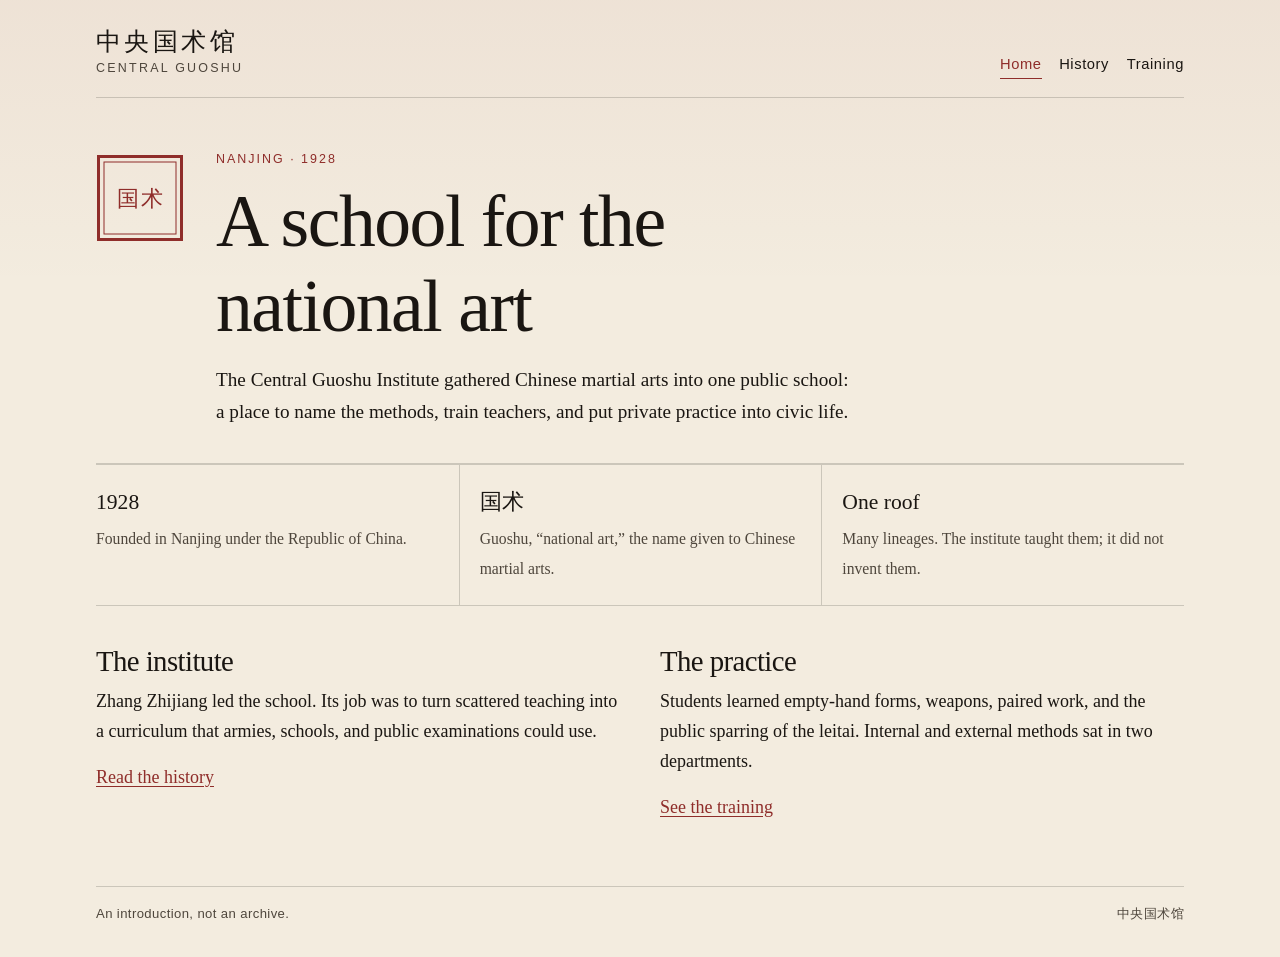
==== index.html @ 8dabe0dc "Init" ====
<!DOCTYPE html>
<html lang="en">
  <head>
    <meta charset="utf-8" />
    <meta name="viewport" content="width=device-width, initial-scale=1" />
    <title>Central Guoshu</title>
    <meta
      name="description"
      content="A short introduction to the Central Guoshu Institute, the martial-arts school founded in Nanjing in 1928."
    />
    <link rel="stylesheet" href="css/styles.css" />
  </head>
  <body>
    <a class="skip" href="#content">Skip to content</a>
    <header class="mast">
      <a class="mark" href="index.html">
        <span class="mark-zh" lang="zh-Hans">中央国术馆</span>
        <span class="mark-en">Central Guoshu</span>
      </a>
      <nav aria-label="Primary">
        <a href="index.html" aria-current="page">Home</a>
        <a href="history.html">History</a>
        <a href="training.html">Training</a>
      </nav>
    </header>

    <main id="content">
      <section class="hero">
        <svg class="seal" viewBox="0 0 88 88" aria-hidden="true">
          <rect x="2.5" y="2.5" width="83" height="83" fill="none" stroke="currentColor" stroke-width="3" />
          <rect x="8" y="8" width="72" height="72" fill="none" stroke="currentColor" stroke-width="1" />
          <text x="32" y="52" text-anchor="middle">国</text>
          <text x="56" y="52" text-anchor="middle">术</text>
        </svg>
        <div>
          <p class="kicker">Nanjing · 1928</p>
          <h1>A school for the national art</h1>
          <p class="lede" id="lede">
            The Central Guoshu Institute gathered Chinese martial arts into one public school:
            a place to name the methods, train teachers, and put private practice into civic life.
          </p>
        </div>
      </section>

      <ul class="facts">
        <li>
          <strong>1928</strong>
          <span>Founded in Nanjing under the Republic of China.</span>
        </li>
        <li>
          <strong lang="zh-Hans">国术</strong>
          <span>Guoshu, “national art,” the name given to Chinese martial arts.</span>
        </li>
        <li>
          <strong>One roof</strong>
          <span>Many lineages. The institute taught them; it did not invent them.</span>
        </li>
      </ul>

      <section class="split">
        <article>
          <h2>The institute</h2>
          <p>
            Zhang Zhijiang led the school. Its job was to turn scattered teaching
            into a curriculum that armies, schools, and public examinations could use.
          </p>
          <a class="text-link" href="history.html">Read the history</a>
        </article>
        <article>
          <h2>The practice</h2>
          <p>
            Students learned empty-hand forms, weapons, paired work, and the public
            sparring of the leitai. Internal and external methods sat in two departments.
          </p>
          <a class="text-link" href="training.html">See the training</a>
        </article>
      </section>
    </main>

    <footer class="site-footer">
      <span>An introduction, not an archive.</span>
      <span lang="zh-Hans">中央国术馆</span>
    </footer>
  </body>
</html>
---- css/styles.css ----
/* Visual tokens. Change these first if you want a different palette. */
:root {
  --paper: #f3ecdf;
  --paper-deep: #e6d9c4;
  --ink: #1a1612;
  --ink-soft: #4e463c;
  --cinnabar: #8f2d2a;
  --line: rgba(26, 22, 18, 0.18);
  --measure: 40rem;
  --wide: 68rem;
}

*,
*::before,
*::after {
  box-sizing: border-box;
}

html {
  scroll-behavior: smooth;
}

body {
  margin: 0;
  min-height: 100vh;
  background:
    linear-gradient(180deg, rgba(143, 45, 42, 0.05), transparent 18rem),
    var(--paper);
  color: var(--ink);
  font-family: "Iowan Old Style", Palatino, "Palatino Linotype", "Songti SC", "Noto Serif SC", serif;
  font-size: 1.125rem;
  line-height: 1.65;
}

a {
  color: inherit;
}

.skip {
  position: absolute;
  left: 1rem;
  top: 0;
  transform: translateY(-120%);
  background: var(--ink);
  color: var(--paper);
  padding: 0.4rem 0.7rem;
}

.skip:focus {
  transform: none;
}

.mast,
.site-footer,
main {
  width: min(var(--wide), calc(100% - 2.5rem));
  margin-inline: auto;
}

.mast {
  display: flex;
  justify-content: space-between;
  align-items: flex-end;
  gap: 1.5rem;
  padding: 1.75rem 0 1.1rem;
  border-bottom: 1px solid var(--line);
}

.mark {
  text-decoration: none;
}

.mark-zh {
  display: block;
  font-size: 1.55rem;
  letter-spacing: 0.14em;
  line-height: 1.1;
}

.mark-en {
  display: block;
  margin-top: 0.2rem;
  color: var(--ink-soft);
  font-family: "Avenir Next", "Segoe UI", sans-serif;
  font-size: 0.78rem;
  letter-spacing: 0.18em;
  text-transform: uppercase;
}

nav {
  display: flex;
  flex-wrap: wrap;
  gap: 0.35rem 1.1rem;
  font-family: "Avenir Next", "Segoe UI", sans-serif;
  font-size: 0.92rem;
  letter-spacing: 0.04em;
}

nav a {
  text-decoration: none;
  border-bottom: 1px solid transparent;
  padding-bottom: 0.1rem;
}

nav a:hover,
nav a[aria-current="page"] {
  border-bottom-color: var(--cinnabar);
  color: var(--cinnabar);
}

main {
  padding-bottom: 4rem;
}

.hero {
  display: grid;
  grid-template-columns: auto 1fr;
  gap: 1.75rem 2rem;
  align-items: start;
  padding: 3.2rem 0 2.2rem;
  border-bottom: 1px solid var(--line);
}

.seal {
  width: 5.5rem;
  height: 5.5rem;
  margin-top: 0.35rem;
  color: var(--cinnabar);
}

.seal text {
  fill: currentColor;
  font-size: 22px;
  font-family: "Songti SC", "Songti TC", "STSong", "Noto Serif SC", serif;
}

.kicker {
  margin: 0 0 0.6rem;
  color: var(--cinnabar);
  font-family: "Avenir Next", "Segoe UI", sans-serif;
  font-size: 0.78rem;
  letter-spacing: 0.16em;
  text-transform: uppercase;
}

h1,
h2 {
  font-weight: 500;
  letter-spacing: -0.02em;
  line-height: 1.15;
}

h1 {
  margin: 0;
  max-width: 16ch;
  font-size: clamp(2.6rem, 6vw, 4.6rem);
}

.lede,
.prose p,
.prose li {
  font-size: 1.2rem;
}

.lede {
  max-width: var(--measure);
  margin: 1rem 0 0;
}

.facts {
  display: grid;
  grid-template-columns: repeat(3, 1fr);
  margin: 0;
  padding: 0;
  list-style: none;
  border-bottom: 1px solid var(--line);
}

.facts li {
  padding: 1.25rem 1.25rem 1.35rem 0;
  border-top: 1px solid var(--line);
}

.facts li + li {
  padding-left: 1.25rem;
  border-left: 1px solid var(--line);
}

.facts strong {
  display: block;
  margin-bottom: 0.25rem;
  font-size: 1.35rem;
  font-weight: 500;
}

.facts span {
  color: var(--ink-soft);
  font-size: 0.98rem;
}

.split {
  display: grid;
  grid-template-columns: 1fr 1fr;
  gap: 2.5rem;
  padding-top: 2.4rem;
}

.split article h2 {
  margin: 0 0 0.6rem;
  font-size: 1.8rem;
}

.split p {
  margin: 0 0 1rem;
  max-width: 36rem;
}

.text-link {
  color: var(--cinnabar);
  text-underline-offset: 0.18em;
}

.page-head {
  padding: 2.8rem 0 1.4rem;
  border-bottom: 1px solid var(--line);
}

.page-head h1 {
  max-width: 18ch;
  font-size: clamp(2.3rem, 5vw, 3.8rem);
}

.prose {
  max-width: var(--measure);
  padding-top: 1.6rem;
}

.prose h2 {
  margin: 2rem 0 0.5rem;
  font-size: 1.7rem;
}

.prose p,
.prose ul {
  margin: 0 0 1rem;
}

.prose ul {
  padding-left: 1.2rem;
}

.site-footer {
  display: flex;
  justify-content: space-between;
  gap: 1rem;
  padding: 1rem 0 2rem;
  border-top: 1px solid var(--line);
  color: var(--ink-soft);
  font-family: "Avenir Next", "Segoe UI", sans-serif;
  font-size: 0.82rem;
  letter-spacing: 0.03em;
}

@media (max-width: 720px) {
  .mast,
  .hero,
  .facts,
  .split,
  .site-footer {
    display: block;
  }

  .facts li,
  .facts li + li {
    padding-left: 0;
    border-left: 0;
  }

  .seal {
    margin-bottom: 1rem;
  }

  nav {
    margin-top: 1rem;
  }

  .split article + article {
    margin-top: 1.8rem;
  }
}
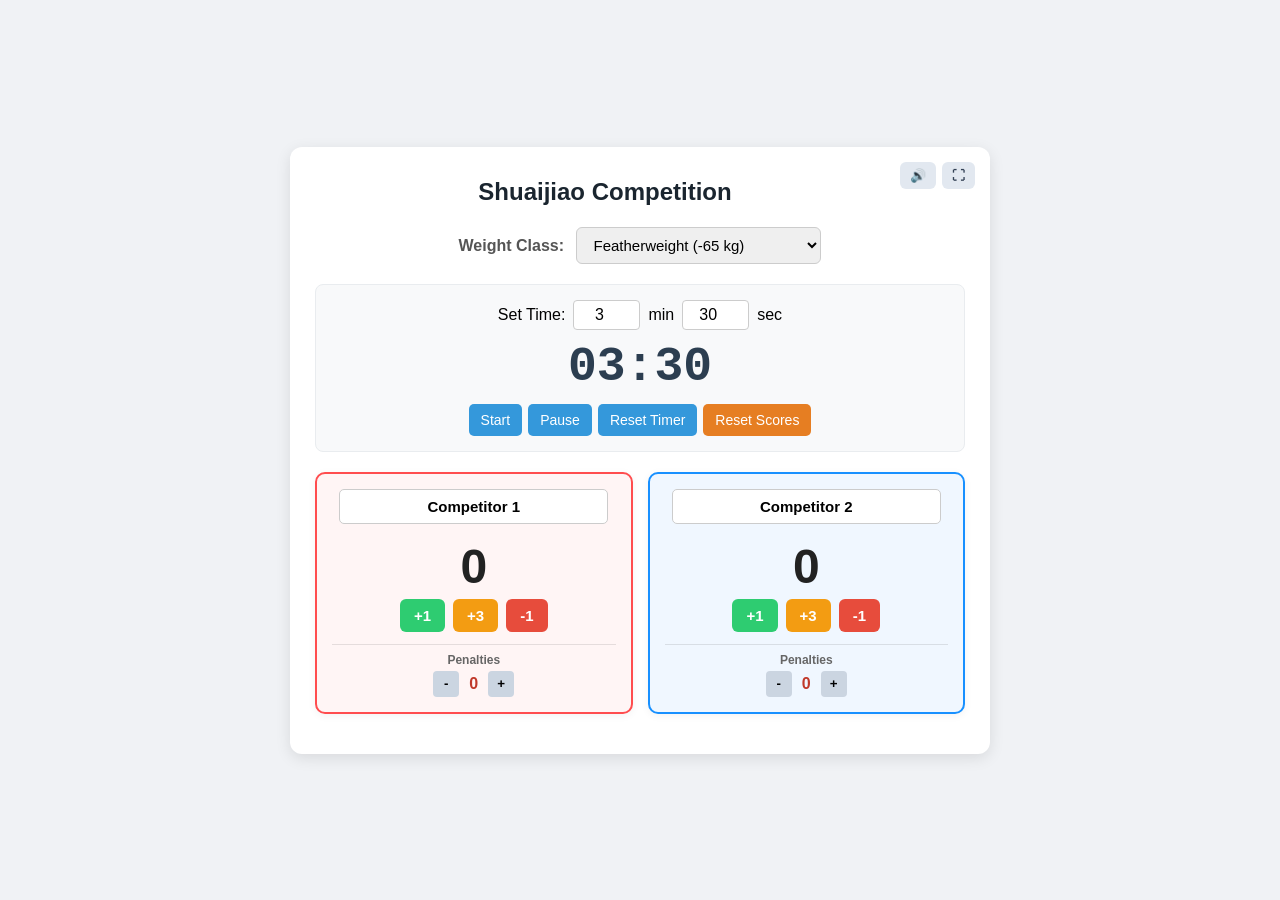
==== commit 7131f724: "Enhance shuaijiao competition page with layout improvements and new whistle sound effect" ====
--- a/index.html
+++ b/index.html
@@ -1,85 +1,646 @@
 <!DOCTYPE html>
 <html lang="en">
-  <head>
-    <meta charset="utf-8" />
-    <meta name="viewport" content="width=device-width, initial-scale=1" />
-    <title>Central Guoshu</title>
-    <meta
-      name="description"
-      content="A short introduction to the Central Guoshu Institute, the martial-arts school founded in Nanjing in 1928."
-    />
-    <link rel="stylesheet" href="css/styles.css" />
-  </head>
-  <body>
-    <a class="skip" href="#content">Skip to content</a>
-    <header class="mast">
-      <a class="mark" href="index.html">
-        <span class="mark-zh" lang="zh-Hans">中央国术馆</span>
-        <span class="mark-en">Central Guoshu</span>
-      </a>
-      <nav aria-label="Primary">
-        <a href="index.html" aria-current="page">Home</a>
-        <a href="history.html">History</a>
-        <a href="training.html">Training</a>
-      </nav>
-    </header>
-
-    <main id="content">
-      <section class="hero">
-        <svg class="seal" viewBox="0 0 88 88" aria-hidden="true">
-          <rect x="2.5" y="2.5" width="83" height="83" fill="none" stroke="currentColor" stroke-width="3" />
-          <rect x="8" y="8" width="72" height="72" fill="none" stroke="currentColor" stroke-width="1" />
-          <text x="32" y="52" text-anchor="middle">国</text>
-          <text x="56" y="52" text-anchor="middle">术</text>
-        </svg>
-        <div>
-          <p class="kicker">Nanjing · 1928</p>
-          <h1>A school for the national art</h1>
-          <p class="lede" id="lede">
-            The Central Guoshu Institute gathered Chinese martial arts into one public school:
-            a place to name the methods, train teachers, and put private practice into civic life.
-          </p>
+<head>
+  <meta charset="UTF-8">
+  <meta name="viewport" content="width=device-width, initial-scale=1.0">
+  <title>Shuaijiao Competition Scoreboard</title>
+  <style>
+    body {
+      font-family: 'Segoe UI', Tahoma, Geneva, Verdana, sans-serif;
+      display: flex;
+      justify-content: center;
+      align-items: center;
+      min-height: 100vh;
+      background-color: #f0f2f5;
+      margin: 0;
+      padding: 15px;
+      box-sizing: border-box;
+    }
+    .container {
+      background: white;
+      padding: 25px;
+      border-radius: 12px;
+      box-shadow: 0 4px 15px rgba(0,0,0,0.1);
+      width: 100%;
+      max-width: 700px;
+      text-align: center;
+      position: relative;
+      box-sizing: border-box;
+    }
+    
+    /* Top Bar Controls */
+    .top-controls {
+      position: absolute;
+      top: 15px;
+      right: 15px;
+      display: flex;
+      gap: 6px;
+    }
+    .icon-btn {
+      background: #e2e8f0;
+      border: none;
+      padding: 6px 10px;
+      border-radius: 6px;
+      cursor: pointer;
+      font-size: 13px;
+      font-weight: 600;
+      color: #334155;
+      transition: background 0.2s;
+    }
+    .icon-btn:hover {
+      background: #cbd5e1;
+    }
+
+    .title {
+      font-size: 24px;
+      font-weight: bold;
+      color: #1a252f;
+      margin-bottom: 15px;
+      margin-right: 70px; /* Leave space for top-controls */
+      border: 1px dashed transparent;
+      padding: 5px;
+      border-radius: 6px;
+      display: inline-block;
+      max-width: calc(100% - 80px);
+    }
+    .title:hover {
+      border-color: #cbd5e1;
+      background-color: #f8fafc;
+    }
+    .title:focus {
+      outline: none;
+      border-color: #3498db;
+      background-color: #fff;
+    }
+    
+    /* Weight Division Selector */
+    .division-container {
+      margin-bottom: 20px;
+    }
+    .division-container label {
+      font-weight: 600;
+      color: #555;
+      margin-right: 8px;
+    }
+    .division-container select {
+      padding: 8px 12px;
+      font-size: 15px;
+      border-radius: 6px;
+      border: 1px solid #ccc;
+      outline: none;
+      max-width: 100%;
+    }
+
+    /* Timer Section */
+    .timer-section {
+      background: #f8f9fa;
+      padding: 15px;
+      border-radius: 8px;
+      margin-bottom: 20px;
+      border: 1px solid #e9ecef;
+    }
+    .timer-setup {
+      margin-bottom: 10px;
+      display: flex;
+      justify-content: center;
+      gap: 8px;
+      align-items: center;
+      flex-wrap: wrap;
+    }
+    .timer-setup input {
+      width: 55px;
+      padding: 5px;
+      font-size: 16px;
+      text-align: center;
+      border: 1px solid #ccc;
+      border-radius: 4px;
+    }
+    .timer {
+      font-size: 48px;
+      font-family: 'Courier New', Courier, monospace;
+      font-weight: bold;
+      color: #2c3e50;
+      margin-bottom: 10px;
+    }
+    .timer-buttons {
+      display: flex;
+      justify-content: center;
+      flex-wrap: wrap;
+      gap: 6px;
+    }
+    .timer-buttons button {
+      padding: 8px 12px;
+      font-size: 14px;
+      cursor: pointer;
+      border: none;
+      border-radius: 5px;
+      background-color: #3498db;
+      color: white;
+      transition: background 0.2s;
+    }
+    .timer-buttons button:hover {
+      background-color: #2980b9;
+    }
+    .timer-buttons button.btn-reset-scores {
+      background-color: #e67e22;
+    }
+    .timer-buttons button.btn-reset-scores:hover {
+      background-color: #d35400;
+    }
+
+    /* Competitors Layout */
+    .competitors-container {
+      display: flex;
+      gap: 15px;
+      justify-content: space-between;
+      margin-bottom: 15px;
+    }
+    .competitor-card {
+      flex: 1;
+      padding: 15px;
+      border-radius: 10px;
+      box-shadow: 0 2px 8px rgba(0,0,0,0.05);
+      display: flex;
+      flex-direction: column;
+      align-items: center;
+      box-sizing: border-box;
+    }
+    
+    /* Corner Colors: Red vs Blue */
+    .competitor-card.red {
+      background-color: #fff5f5;
+      border: 2px solid #ff4d4f;
+    }
+    .competitor-card.blue {
+      background-color: #f0f7ff;
+      border: 2px solid #1890ff;
+    }
+
+    .competitor-card input[type="text"] {
+      width: 95%;
+      padding: 8px;
+      font-size: 15px;
+      font-weight: bold;
+      text-align: center;
+      border: 1px solid #ccc;
+      border-radius: 5px;
+      margin-bottom: 10px;
+      outline: none;
+      background: #fff;
+      box-sizing: border-box;
+    }
+
+    .score-display {
+      font-size: 48px;
+      font-weight: bold;
+      margin: 5px 0;
+      color: #222;
+    }
+
+    .score-buttons {
+      display: flex;
+      gap: 8px;
+      justify-content: center;
+      margin-bottom: 12px;
+    }
+    .score-btn {
+      padding: 8px 14px;
+      font-size: 15px;
+      font-weight: bold;
+      cursor: pointer;
+      border: none;
+      border-radius: 6px;
+      color: white;
+      transition: transform 0.1s, opacity 0.2s;
+    }
+    .score-btn:active {
+      transform: scale(0.95);
+    }
+    .btn-add-1 {
+      background-color: #2ecc71;
+    }
+    .btn-add-1:hover {
+      background-color: #27ae60;
+    }
+    .btn-add-3 {
+      background-color: #f39c12;
+    }
+    .btn-add-3:hover {
+      background-color: #d68910;
+    }
+    .btn-subtract {
+      background-color: #e74c3c;
+    }
+    .btn-subtract:hover {
+      background-color: #c0392b;
+    }
+
+    /* Penalties Section */
+    .penalties-section {
+      border-top: 1px solid rgba(0,0,0,0.1);
+      width: 100%;
+      padding-top: 8px;
+      display: flex;
+      flex-direction: column;
+      align-items: center;
+      gap: 4px;
+    }
+    .penalty-label {
+      font-size: 12px;
+      font-weight: 600;
+      color: #666;
+    }
+    .penalty-controls {
+      display: flex;
+      align-items: center;
+      gap: 10px;
+    }
+    .penalty-count {
+      font-size: 16px;
+      font-weight: bold;
+      color: #c0392b;
+    }
+    .pen-btn {
+      background: #cbd5e1;
+      border: none;
+      width: 26px;
+      height: 26px;
+      border-radius: 4px;
+      font-weight: bold;
+      cursor: pointer;
+    }
+    .pen-btn:hover {
+      background: #94a3b8;
+      color: white;
+    }
+
+    /* Winner Banner */
+    .winner-banner {
+      margin-top: 15px;
+      padding: 12px;
+      font-size: 18px;
+      font-weight: bold;
+      border-radius: 8px;
+      background-color: #d4edda;
+      color: #155724;
+      border: 1px solid #c3e6cb;
+      display: none;
+    }
+
+    /* --- MOBILE RESPONSIVE MEDIA QUERY --- */
+    @media (max-width: 600px) {
+      body {
+        padding: 5px;
+      }
+      .container {
+        padding: 15px 10px;
+      }
+      .competitors-container {
+        flex-direction: column;
+        gap: 12px;
+      }
+      .timer {
+        font-size: 40px;
+      }
+      .score-display {
+        font-size: 42px;
+      }
+      .title {
+        font-size: 20px;
+        margin-right: 50px;
+      }
+      .top-controls {
+        top: 10px;
+        right: 8px;
+      }
+      .icon-btn {
+        padding: 4px 8px;
+        font-size: 11px;
+      }
+    }
+  </style>
+</head>
+<body>
+
+  <div class="container" id="appContainer">
+    <!-- Top Right Utilities -->
+    <div class="top-controls">
+      <button class="icon-btn" id="soundToggleBtn" onclick="toggleSound()" title="Toggle Whistle Sound">🔊</button>
+      <button class="icon-btn" onclick="toggleFullscreen()" title="Toggle Fullscreen">⛶</button>
+    </div>
+
+    <!-- Editable Competition Title -->
+    <div class="title" contenteditable="true" id="compTitle">Shuaijiao Competition</div>
+
+    <!-- Weight Class Selection -->
+    <div class="division-container">
+      <label for="weightClass">Weight Class:</label>
+      <select id="weightClass">
+        <option value="56kg">Flyweight (-56 kg)</option>
+        <option value="60kg">Bantamweight (-60 kg)</option>
+        <option value="65kg" selected>Featherweight (-65 kg)</option>
+        <option value="70kg">Lightweight (-70 kg)</option>
+        <option value="75kg">Welterweight (-75 kg)</option>
+        <option value="82kg">Middleweight (-82 kg)</option>
+        <option value="90kg">Light Heavyweight (-90 kg)</option>
+        <option value="100kg">Heavyweight (-100 kg)</option>
+        <option value="100+kg">Super Heavyweight (+100 kg)</option>
+      </select>
+    </div>
+
+    <!-- Timer -->
+    <div class="timer-section">
+      <div class="timer-setup">
+        <label>Set Time:</label>
+        <input type="number" id="inputMins" value="3" min="0" placeholder="Min"> min
+        <input type="number" id="inputSecs" value="30" min="0" max="59" placeholder="Sec"> sec
+      </div>
+      <div class="timer" id="display">03:30</div>
+      <div class="timer-buttons">
+        <button id="startResumeBtn" onclick="startOrContinueTimer()">Start</button>
+        <button onclick="pauseTimer()">Pause</button>
+        <button onclick="resetTimer()">Reset Timer</button>
+        <button class="btn-reset-scores" onclick="resetScores()">Reset Scores</button>
+      </div>
+    </div>
+
+    <!-- Competitors -->
+    <div class="competitors-container">
+      <!-- Competitor 1 (Red Corner) -->
+      <div class="competitor-card red">
+        <input type="text" value="Competitor 1" id="comp1Name" placeholder="Enter Name">
+        <div class="score-display" id="score1">0</div>
+        <div class="score-buttons">
+          <button class="score-btn btn-add-1" onclick="changeScore(1, 1)">+1</button>
+          <button class="score-btn btn-add-3" onclick="changeScore(1, 3)">+3</button>
+          <button class="score-btn btn-subtract" onclick="changeScore(1, -1)">-1</button>
         </div>
-      </section>
-
-      <ul class="facts">
-        <li>
-          <strong>1928</strong>
-          <span>Founded in Nanjing under the Republic of China.</span>
-        </li>
-        <li>
-          <strong lang="zh-Hans">国术</strong>
-          <span>Guoshu, “national art,” the name given to Chinese martial arts.</span>
-        </li>
-        <li>
-          <strong>One roof</strong>
-          <span>Many lineages. The institute taught them; it did not invent them.</span>
-        </li>
-      </ul>
-
-      <section class="split">
-        <article>
-          <h2>The institute</h2>
-          <p>
-            Zhang Zhijiang led the school. Its job was to turn scattered teaching
-            into a curriculum that armies, schools, and public examinations could use.
-          </p>
-          <a class="text-link" href="history.html">Read the history</a>
-        </article>
-        <article>
-          <h2>The practice</h2>
-          <p>
-            Students learned empty-hand forms, weapons, paired work, and the public
-            sparring of the leitai. Internal and external methods sat in two departments.
-          </p>
-          <a class="text-link" href="training.html">See the training</a>
-        </article>
-      </section>
-    </main>
-
-    <footer class="site-footer">
-      <span>An introduction, not an archive.</span>
-      <span lang="zh-Hans">中央国术馆</span>
-    </footer>
-  </body>
-</html>
+        <div class="penalties-section">
+          <span class="penalty-label">Penalties</span>
+          <div class="penalty-controls">
+            <button class="pen-btn" onclick="changePenalty(1, -1)">-</button>
+            <span class="penalty-count" id="pen1">0</span>
+            <button class="pen-btn" onclick="changePenalty(1, 1)">+</button>
+          </div>
+        </div>
+      </div>
+
+      <!-- Competitor 2 (Blue Corner) -->
+      <div class="competitor-card blue">
+        <input type="text" value="Competitor 2" id="comp2Name" placeholder="Enter Name">
+        <div class="score-display" id="score2">0</div>
+        <div class="score-buttons">
+          <button class="score-btn btn-add-1" onclick="changeScore(2, 1)">+1</button>
+          <button class="score-btn btn-add-3" onclick="changeScore(2, 3)">+3</button>
+          <button class="score-btn btn-subtract" onclick="changeScore(2, -1)">-1</button>
+        </div>
+        <div class="penalties-section">
+          <span class="penalty-label">Penalties</span>
+          <div class="penalty-controls">
+            <button class="pen-btn" onclick="changePenalty(2, -1)">-</button>
+            <span class="penalty-count" id="pen2">0</span>
+            <button class="pen-btn" onclick="changePenalty(2, 1)">+</button>
+          </div>
+        </div>
+      </div>
+    </div>
+
+    <!-- Winner Announcement Banner -->
+    <div class="winner-banner" id="winnerBanner"></div>
+  </div>
+
+  <script>
+    // --- UTILITIES: FULLSCREEN & SOUND TOGGLE ---
+    let soundEnabled = true;
+
+    function toggleSound() {
+      soundEnabled = !soundEnabled;
+      const btn = document.getElementById('soundToggleBtn');
+      btn.textContent = soundEnabled ? '🔊' : '🔇';
+    }
+
+    function toggleFullscreen() {
+      if (!document.fullscreenElement) {
+        document.documentElement.requestFullscreen().catch(err => {
+          alert(`Error attempting to enable fullscreen: ${err.message}`);
+        });
+      } else {
+        if (document.exitFullscreen) {
+          document.exitFullscreen();
+        }
+      }
+    }
+
+    // --- LOUD BASKETBALL REFEREE WHISTLE (Web Audio API) ---
+    let audioCtx = null;
+
+    function playWhistleSound() {
+      if (!soundEnabled) return;
+
+      if (!audioCtx) {
+        audioCtx = new (window.AudioContext || window.webkitAudioContext)();
+      }
+      if (audioCtx.state === 'suspended') {
+        audioCtx.resume();
+      }
+
+      const now = audioCtx.currentTime;
+      const duration = 1.3;
+
+      const masterGain = audioCtx.createGain();
+      masterGain.gain.setValueAtTime(0, now);
+      masterGain.gain.linearRampToValueAtTime(0.8, now + 0.03);
+      masterGain.gain.setValueAtTime(0.8, now + duration - 0.15);
+      masterGain.gain.exponentialRampToValueAtTime(0.001, now + duration);
+
+      const lfo = audioCtx.createOscillator();
+      const lfoGain = audioCtx.createGain();
+      lfo.frequency.setValueAtTime(28, now);
+      lfoGain.gain.setValueAtTime(120, now);
+
+      const frequencies = [2800, 3150, 3700];
+
+      frequencies.forEach(freq => {
+        const osc = audioCtx.createOscillator();
+        osc.type = 'sine';
+        osc.frequency.setValueAtTime(freq, now);
+
+        lfoGain.connect(osc.frequency);
+        osc.connect(masterGain);
+
+        osc.start(now);
+        osc.stop(now + duration);
+      });
+
+      lfo.connect(lfoGain);
+      lfo.start(now);
+      lfo.stop(now + duration);
+
+      masterGain.connect(audioCtx.destination);
+    }
+
+    // --- COUNTDOWN TIMER LOGIC ---
+    let remainingSeconds = 210;
+    let timerId = null;
+    let isRunning = false;
+    let isMatchEnded = false;
+
+    const display = document.getElementById('display');
+    const startResumeBtn = document.getElementById('startResumeBtn');
+    const inputMins = document.getElementById('inputMins');
+    const inputSecs = document.getElementById('inputSecs');
+
+    function formatTime(seconds) {
+      const mins = Math.floor(seconds / 60);
+      const secs = seconds % 60;
+      return `${String(mins).padStart(2, '0')}:${String(secs).padStart(2, '0')}`;
+    }
+
+    function updateDisplay() {
+      display.textContent = formatTime(remainingSeconds);
+    }
+
+    function syncTimeFromInputs() {
+      if (!isRunning) {
+        const mins = parseInt(inputMins.value) || 0;
+        const secs = parseInt(inputSecs.value) || 0;
+        remainingSeconds = (mins * 60) + secs;
+        updateDisplay();
+      }
+    }
+
+    inputMins.addEventListener('input', syncTimeFromInputs);
+    inputSecs.addEventListener('input', syncTimeFromInputs);
+
+    function startOrContinueTimer() {
+      if (!isRunning && remainingSeconds > 0) {
+        if (startResumeBtn.textContent === 'Start') {
+          const mins = parseInt(inputMins.value) || 0;
+          const secs = parseInt(inputSecs.value) || 0;
+          remainingSeconds = (mins * 60) + secs;
+          isMatchEnded = false;
+        }
+
+        if (remainingSeconds <= 0) return;
+
+        isRunning = true;
+        startResumeBtn.textContent = 'Continue';
+        
+        timerId = setInterval(() => {
+          if (remainingSeconds > 0) {
+            remainingSeconds--;
+            updateDisplay();
+          }
+
+          if (remainingSeconds === 0) {
+            pauseTimer();
+            playWhistleSound();
+            checkTimerExpirationWinner();
+          }
+        }, 1000);
+      }
+    }
+
+    function pauseTimer() {
+      if (isRunning) {
+        clearInterval(timerId);
+        timerId = null;
+        isRunning = false;
+        startResumeBtn.textContent = 'Continue';
+      }
+    }
+
+    function resetTimer() {
+      pauseTimer();
+      const mins = parseInt(inputMins.value) || 0;
+      const secs = parseInt(inputSecs.value) || 0;
+      remainingSeconds = (mins * 60) + secs;
+      updateDisplay();
+      startResumeBtn.textContent = 'Start';
+      isMatchEnded = false;
+      checkSpreadWinner();
+    }
+
+    // --- SCORE, PENALTY & WINNER LOGIC ---
+    let score1 = 0;
+    let score2 = 0;
+    let pen1 = 0;
+    let pen2 = 0;
+
+    function changeScore(competitorNum, delta) {
+      if (competitorNum === 1) {
+        score1 = Math.max(0, score1 + delta);
+        document.getElementById('score1').textContent = score1;
+      } else if (competitorNum === 2) {
+        score2 = Math.max(0, score2 + delta);
+        document.getElementById('score2').textContent = score2;
+      }
+      checkSpreadWinner();
+    }
+
+    function changePenalty(competitorNum, delta) {
+      if (competitorNum === 1) {
+        pen1 = Math.max(0, pen1 + delta);
+        document.getElementById('pen1').textContent = pen1;
+      } else if (competitorNum === 2) {
+        pen2 = Math.max(0, pen2 + delta);
+        document.getElementById('pen2').textContent = pen2;
+      }
+    }
+
+    function resetScores() {
+      score1 = 0;
+      score2 = 0;
+      pen1 = 0;
+      pen2 = 0;
+      document.getElementById('score1').textContent = score1;
+      document.getElementById('score2').textContent = score2;
+      document.getElementById('pen1').textContent = pen1;
+      document.getElementById('pen2').textContent = pen2;
+      isMatchEnded = false;
+      checkSpreadWinner();
+    }
+
+    function checkSpreadWinner() {
+      const banner = document.getElementById('winnerBanner');
+      const name1 = document.getElementById('comp1Name').value || 'Competitor 1';
+      const name2 = document.getElementById('comp2Name').value || 'Competitor 2';
+      const diff = Math.abs(score1 - score2);
+
+      if (diff >= 6 && remainingSeconds > 0) {
+        if (!isMatchEnded) {
+          playWhistleSound();
+          pauseTimer();
+          isMatchEnded = true;
+        }
+        if (score1 > score2) {
+          banner.textContent = `🏆 Winner by point spread: ${name1}!`;
+        } else {
+          banner.textContent = `🏆 Winner by point spread: ${name2}!`;
+        }
+        banner.style.display = 'block';
+      } else if (remainingSeconds > 0) {
+        banner.style.display = 'none';
+        isMatchEnded = false;
+      }
+    }
+
+    function checkTimerExpirationWinner() {
+      const banner = document.getElementById('winnerBanner');
+      const name1 = document.getElementById('comp1Name').value || 'Competitor 1';
+      const name2 = document.getElementById('comp2Name').value || 'Competitor 2';
+
+      if (score1 > score2) {
+        banner.textContent = `⏰ Time's up! Winner: ${name1} (${score1} - ${score2})`;
+      } else if (score2 > score1) {
+        banner.textContent = `⏰ Time's up! Winner: ${name2} (${score2} - ${score1})`;
+      } else {
+        banner.textContent = `⏰ Time's up! The match is a Draw (${score1} - ${score2})`;
+      }
+      banner.style.display = 'block';
+    }
+
+    updateDisplay();
+  </script>
+</body>
+</html>
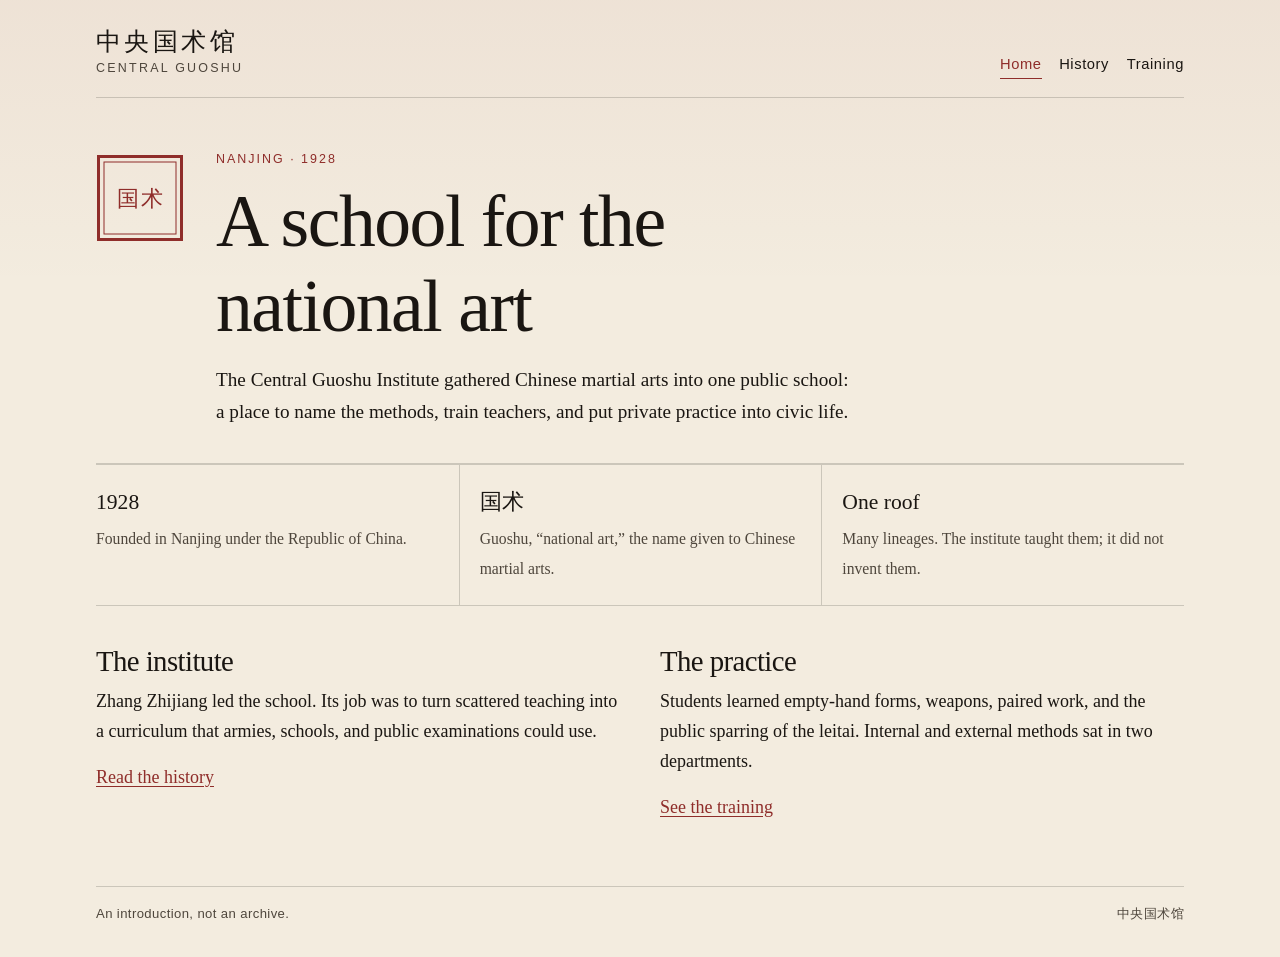
==== commit 5235e729: "Revert index.html to previous commit" ====
--- a/index.html
+++ b/index.html
@@ -1,646 +1,85 @@
 <!DOCTYPE html>
 <html lang="en">
-<head>
-  <meta charset="UTF-8">
-  <meta name="viewport" content="width=device-width, initial-scale=1.0">
-  <title>Shuaijiao Competition Scoreboard</title>
-  <style>
-    body {
-      font-family: 'Segoe UI', Tahoma, Geneva, Verdana, sans-serif;
-      display: flex;
-      justify-content: center;
-      align-items: center;
-      min-height: 100vh;
-      background-color: #f0f2f5;
-      margin: 0;
-      padding: 15px;
-      box-sizing: border-box;
-    }
-    .container {
-      background: white;
-      padding: 25px;
-      border-radius: 12px;
-      box-shadow: 0 4px 15px rgba(0,0,0,0.1);
-      width: 100%;
-      max-width: 700px;
-      text-align: center;
-      position: relative;
-      box-sizing: border-box;
-    }
-    
-    /* Top Bar Controls */
-    .top-controls {
-      position: absolute;
-      top: 15px;
-      right: 15px;
-      display: flex;
-      gap: 6px;
-    }
-    .icon-btn {
-      background: #e2e8f0;
-      border: none;
-      padding: 6px 10px;
-      border-radius: 6px;
-      cursor: pointer;
-      font-size: 13px;
-      font-weight: 600;
-      color: #334155;
-      transition: background 0.2s;
-    }
-    .icon-btn:hover {
-      background: #cbd5e1;
-    }
+  <head>
+    <meta charset="utf-8" />
+    <meta name="viewport" content="width=device-width, initial-scale=1" />
+    <title>Central Guoshu</title>
+    <meta
+      name="description"
+      content="A short introduction to the Central Guoshu Institute, the martial-arts school founded in Nanjing in 1928."
+    />
+    <link rel="stylesheet" href="css/styles.css" />
+  </head>
+  <body>
+    <a class="skip" href="#content">Skip to content</a>
+    <header class="mast">
+      <a class="mark" href="index.html">
+        <span class="mark-zh" lang="zh-Hans">中央国术馆</span>
+        <span class="mark-en">Central Guoshu</span>
+      </a>
+      <nav aria-label="Primary">
+        <a href="index.html" aria-current="page">Home</a>
+        <a href="history.html">History</a>
+        <a href="training.html">Training</a>
+      </nav>
+    </header>
 
-    .title {
-      font-size: 24px;
-      font-weight: bold;
-      color: #1a252f;
-      margin-bottom: 15px;
-      margin-right: 70px; /* Leave space for top-controls */
-      border: 1px dashed transparent;
-      padding: 5px;
-      border-radius: 6px;
-      display: inline-block;
-      max-width: calc(100% - 80px);
-    }
-    .title:hover {
-      border-color: #cbd5e1;
-      background-color: #f8fafc;
-    }
-    .title:focus {
-      outline: none;
-      border-color: #3498db;
-      background-color: #fff;
-    }
-    
-    /* Weight Division Selector */
-    .division-container {
-      margin-bottom: 20px;
-    }
-    .division-container label {
-      font-weight: 600;
-      color: #555;
-      margin-right: 8px;
-    }
-    .division-container select {
-      padding: 8px 12px;
-      font-size: 15px;
-      border-radius: 6px;
-      border: 1px solid #ccc;
-      outline: none;
-      max-width: 100%;
-    }
+    <main id="content">
+      <section class="hero">
+        <svg class="seal" viewBox="0 0 88 88" aria-hidden="true">
+          <rect x="2.5" y="2.5" width="83" height="83" fill="none" stroke="currentColor" stroke-width="3" />
+          <rect x="8" y="8" width="72" height="72" fill="none" stroke="currentColor" stroke-width="1" />
+          <text x="32" y="52" text-anchor="middle">国</text>
+          <text x="56" y="52" text-anchor="middle">术</text>
+        </svg>
+        <div>
+          <p class="kicker">Nanjing · 1928</p>
+          <h1>A school for the national art</h1>
+          <p class="lede" id="lede">
+            The Central Guoshu Institute gathered Chinese martial arts into one public school:
+            a place to name the methods, train teachers, and put private practice into civic life.
+          </p>
+        </div>
+      </section>
 
-    /* Timer Section */
-    .timer-section {
-      background: #f8f9fa;
-      padding: 15px;
-      border-radius: 8px;
-      margin-bottom: 20px;
-      border: 1px solid #e9ecef;
-    }
-    .timer-setup {
-      margin-bottom: 10px;
-      display: flex;
-      justify-content: center;
-      gap: 8px;
-      align-items: center;
-      flex-wrap: wrap;
-    }
-    .timer-setup input {
-      width: 55px;
-      padding: 5px;
-      font-size: 16px;
-      text-align: center;
-      border: 1px solid #ccc;
-      border-radius: 4px;
-    }
-    .timer {
-      font-size: 48px;
-      font-family: 'Courier New', Courier, monospace;
-      font-weight: bold;
-      color: #2c3e50;
-      margin-bottom: 10px;
-    }
-    .timer-buttons {
-      display: flex;
-      justify-content: center;
-      flex-wrap: wrap;
-      gap: 6px;
-    }
-    .timer-buttons button {
-      padding: 8px 12px;
-      font-size: 14px;
-      cursor: pointer;
-      border: none;
-      border-radius: 5px;
-      background-color: #3498db;
-      color: white;
-      transition: background 0.2s;
-    }
-    .timer-buttons button:hover {
-      background-color: #2980b9;
-    }
-    .timer-buttons button.btn-reset-scores {
-      background-color: #e67e22;
-    }
-    .timer-buttons button.btn-reset-scores:hover {
-      background-color: #d35400;
-    }
+      <ul class="facts">
+        <li>
+          <strong>1928</strong>
+          <span>Founded in Nanjing under the Republic of China.</span>
+        </li>
+        <li>
+          <strong lang="zh-Hans">国术</strong>
+          <span>Guoshu, “national art,” the name given to Chinese martial arts.</span>
+        </li>
+        <li>
+          <strong>One roof</strong>
+          <span>Many lineages. The institute taught them; it did not invent them.</span>
+        </li>
+      </ul>
 
-    /* Competitors Layout */
-    .competitors-container {
-      display: flex;
-      gap: 15px;
-      justify-content: space-between;
-      margin-bottom: 15px;
-    }
-    .competitor-card {
-      flex: 1;
-      padding: 15px;
-      border-radius: 10px;
-      box-shadow: 0 2px 8px rgba(0,0,0,0.05);
-      display: flex;
-      flex-direction: column;
-      align-items: center;
-      box-sizing: border-box;
-    }
-    
-    /* Corner Colors: Red vs Blue */
-    .competitor-card.red {
-      background-color: #fff5f5;
-      border: 2px solid #ff4d4f;
-    }
-    .competitor-card.blue {
-      background-color: #f0f7ff;
-      border: 2px solid #1890ff;
-    }
+      <section class="split">
+        <article>
+          <h2>The institute</h2>
+          <p>
+            Zhang Zhijiang led the school. Its job was to turn scattered teaching
+            into a curriculum that armies, schools, and public examinations could use.
+          </p>
+          <a class="text-link" href="history.html">Read the history</a>
+        </article>
+        <article>
+          <h2>The practice</h2>
+          <p>
+            Students learned empty-hand forms, weapons, paired work, and the public
+            sparring of the leitai. Internal and external methods sat in two departments.
+          </p>
+          <a class="text-link" href="training.html">See the training</a>
+        </article>
+      </section>
+    </main>
 
-    .competitor-card input[type="text"] {
-      width: 95%;
-      padding: 8px;
-      font-size: 15px;
-      font-weight: bold;
-      text-align: center;
-      border: 1px solid #ccc;
-      border-radius: 5px;
-      margin-bottom: 10px;
-      outline: none;
-      background: #fff;
-      box-sizing: border-box;
-    }
-
-    .score-display {
-      font-size: 48px;
-      font-weight: bold;
-      margin: 5px 0;
-      color: #222;
-    }
-
-    .score-buttons {
-      display: flex;
-      gap: 8px;
-      justify-content: center;
-      margin-bottom: 12px;
-    }
-    .score-btn {
-      padding: 8px 14px;
-      font-size: 15px;
-      font-weight: bold;
-      cursor: pointer;
-      border: none;
-      border-radius: 6px;
-      color: white;
-      transition: transform 0.1s, opacity 0.2s;
-    }
-    .score-btn:active {
-      transform: scale(0.95);
-    }
-    .btn-add-1 {
-      background-color: #2ecc71;
-    }
-    .btn-add-1:hover {
-      background-color: #27ae60;
-    }
-    .btn-add-3 {
-      background-color: #f39c12;
-    }
-    .btn-add-3:hover {
-      background-color: #d68910;
-    }
-    .btn-subtract {
-      background-color: #e74c3c;
-    }
-    .btn-subtract:hover {
-      background-color: #c0392b;
-    }
-
-    /* Penalties Section */
-    .penalties-section {
-      border-top: 1px solid rgba(0,0,0,0.1);
-      width: 100%;
-      padding-top: 8px;
-      display: flex;
-      flex-direction: column;
-      align-items: center;
-      gap: 4px;
-    }
-    .penalty-label {
-      font-size: 12px;
-      font-weight: 600;
-      color: #666;
-    }
-    .penalty-controls {
-      display: flex;
-      align-items: center;
-      gap: 10px;
-    }
-    .penalty-count {
-      font-size: 16px;
-      font-weight: bold;
-      color: #c0392b;
-    }
-    .pen-btn {
-      background: #cbd5e1;
-      border: none;
-      width: 26px;
-      height: 26px;
-      border-radius: 4px;
-      font-weight: bold;
-      cursor: pointer;
-    }
-    .pen-btn:hover {
-      background: #94a3b8;
-      color: white;
-    }
-
-    /* Winner Banner */
-    .winner-banner {
-      margin-top: 15px;
-      padding: 12px;
-      font-size: 18px;
-      font-weight: bold;
-      border-radius: 8px;
-      background-color: #d4edda;
-      color: #155724;
-      border: 1px solid #c3e6cb;
-      display: none;
-    }
-
-    /* --- MOBILE RESPONSIVE MEDIA QUERY --- */
-    @media (max-width: 600px) {
-      body {
-        padding: 5px;
-      }
-      .container {
-        padding: 15px 10px;
-      }
-      .competitors-container {
-        flex-direction: column;
-        gap: 12px;
-      }
-      .timer {
-        font-size: 40px;
-      }
-      .score-display {
-        font-size: 42px;
-      }
-      .title {
-        font-size: 20px;
-        margin-right: 50px;
-      }
-      .top-controls {
-        top: 10px;
-        right: 8px;
-      }
-      .icon-btn {
-        padding: 4px 8px;
-        font-size: 11px;
-      }
-    }
-  </style>
-</head>
-<body>
-
-  <div class="container" id="appContainer">
-    <!-- Top Right Utilities -->
-    <div class="top-controls">
-      <button class="icon-btn" id="soundToggleBtn" onclick="toggleSound()" title="Toggle Whistle Sound">🔊</button>
-      <button class="icon-btn" onclick="toggleFullscreen()" title="Toggle Fullscreen">⛶</button>
-    </div>
-
-    <!-- Editable Competition Title -->
-    <div class="title" contenteditable="true" id="compTitle">Shuaijiao Competition</div>
-
-    <!-- Weight Class Selection -->
-    <div class="division-container">
-      <label for="weightClass">Weight Class:</label>
-      <select id="weightClass">
-        <option value="56kg">Flyweight (-56 kg)</option>
-        <option value="60kg">Bantamweight (-60 kg)</option>
-        <option value="65kg" selected>Featherweight (-65 kg)</option>
-        <option value="70kg">Lightweight (-70 kg)</option>
-        <option value="75kg">Welterweight (-75 kg)</option>
-        <option value="82kg">Middleweight (-82 kg)</option>
-        <option value="90kg">Light Heavyweight (-90 kg)</option>
-        <option value="100kg">Heavyweight (-100 kg)</option>
-        <option value="100+kg">Super Heavyweight (+100 kg)</option>
-      </select>
-    </div>
-
-    <!-- Timer -->
-    <div class="timer-section">
-      <div class="timer-setup">
-        <label>Set Time:</label>
-        <input type="number" id="inputMins" value="3" min="0" placeholder="Min"> min
-        <input type="number" id="inputSecs" value="30" min="0" max="59" placeholder="Sec"> sec
-      </div>
-      <div class="timer" id="display">03:30</div>
-      <div class="timer-buttons">
-        <button id="startResumeBtn" onclick="startOrContinueTimer()">Start</button>
-        <button onclick="pauseTimer()">Pause</button>
-        <button onclick="resetTimer()">Reset Timer</button>
-        <button class="btn-reset-scores" onclick="resetScores()">Reset Scores</button>
-      </div>
-    </div>
-
-    <!-- Competitors -->
-    <div class="competitors-container">
-      <!-- Competitor 1 (Red Corner) -->
-      <div class="competitor-card red">
-        <input type="text" value="Competitor 1" id="comp1Name" placeholder="Enter Name">
-        <div class="score-display" id="score1">0</div>
-        <div class="score-buttons">
-          <button class="score-btn btn-add-1" onclick="changeScore(1, 1)">+1</button>
-          <button class="score-btn btn-add-3" onclick="changeScore(1, 3)">+3</button>
-          <button class="score-btn btn-subtract" onclick="changeScore(1, -1)">-1</button>
-        </div>
-        <div class="penalties-section">
-          <span class="penalty-label">Penalties</span>
-          <div class="penalty-controls">
-            <button class="pen-btn" onclick="changePenalty(1, -1)">-</button>
-            <span class="penalty-count" id="pen1">0</span>
-            <button class="pen-btn" onclick="changePenalty(1, 1)">+</button>
-          </div>
-        </div>
-      </div>
-
-      <!-- Competitor 2 (Blue Corner) -->
-      <div class="competitor-card blue">
-        <input type="text" value="Competitor 2" id="comp2Name" placeholder="Enter Name">
-        <div class="score-display" id="score2">0</div>
-        <div class="score-buttons">
-          <button class="score-btn btn-add-1" onclick="changeScore(2, 1)">+1</button>
-          <button class="score-btn btn-add-3" onclick="changeScore(2, 3)">+3</button>
-          <button class="score-btn btn-subtract" onclick="changeScore(2, -1)">-1</button>
-        </div>
-        <div class="penalties-section">
-          <span class="penalty-label">Penalties</span>
-          <div class="penalty-controls">
-            <button class="pen-btn" onclick="changePenalty(2, -1)">-</button>
-            <span class="penalty-count" id="pen2">0</span>
-            <button class="pen-btn" onclick="changePenalty(2, 1)">+</button>
-          </div>
-        </div>
-      </div>
-    </div>
-
-    <!-- Winner Announcement Banner -->
-    <div class="winner-banner" id="winnerBanner"></div>
-  </div>
-
-  <script>
-    // --- UTILITIES: FULLSCREEN & SOUND TOGGLE ---
-    let soundEnabled = true;
-
-    function toggleSound() {
-      soundEnabled = !soundEnabled;
-      const btn = document.getElementById('soundToggleBtn');
-      btn.textContent = soundEnabled ? '🔊' : '🔇';
-    }
-
-    function toggleFullscreen() {
-      if (!document.fullscreenElement) {
-        document.documentElement.requestFullscreen().catch(err => {
-          alert(`Error attempting to enable fullscreen: ${err.message}`);
-        });
-      } else {
-        if (document.exitFullscreen) {
-          document.exitFullscreen();
-        }
-      }
-    }
-
-    // --- LOUD BASKETBALL REFEREE WHISTLE (Web Audio API) ---
-    let audioCtx = null;
-
-    function playWhistleSound() {
-      if (!soundEnabled) return;
-
-      if (!audioCtx) {
-        audioCtx = new (window.AudioContext || window.webkitAudioContext)();
-      }
-      if (audioCtx.state === 'suspended') {
-        audioCtx.resume();
-      }
-
-      const now = audioCtx.currentTime;
-      const duration = 1.3;
-
-      const masterGain = audioCtx.createGain();
-      masterGain.gain.setValueAtTime(0, now);
-      masterGain.gain.linearRampToValueAtTime(0.8, now + 0.03);
-      masterGain.gain.setValueAtTime(0.8, now + duration - 0.15);
-      masterGain.gain.exponentialRampToValueAtTime(0.001, now + duration);
-
-      const lfo = audioCtx.createOscillator();
-      const lfoGain = audioCtx.createGain();
-      lfo.frequency.setValueAtTime(28, now);
-      lfoGain.gain.setValueAtTime(120, now);
-
-      const frequencies = [2800, 3150, 3700];
-
-      frequencies.forEach(freq => {
-        const osc = audioCtx.createOscillator();
-        osc.type = 'sine';
-        osc.frequency.setValueAtTime(freq, now);
-
-        lfoGain.connect(osc.frequency);
-        osc.connect(masterGain);
-
-        osc.start(now);
-        osc.stop(now + duration);
-      });
-
-      lfo.connect(lfoGain);
-      lfo.start(now);
-      lfo.stop(now + duration);
-
-      masterGain.connect(audioCtx.destination);
-    }
-
-    // --- COUNTDOWN TIMER LOGIC ---
-    let remainingSeconds = 210;
-    let timerId = null;
-    let isRunning = false;
-    let isMatchEnded = false;
-
-    const display = document.getElementById('display');
-    const startResumeBtn = document.getElementById('startResumeBtn');
-    const inputMins = document.getElementById('inputMins');
-    const inputSecs = document.getElementById('inputSecs');
-
-    function formatTime(seconds) {
-      const mins = Math.floor(seconds / 60);
-      const secs = seconds % 60;
-      return `${String(mins).padStart(2, '0')}:${String(secs).padStart(2, '0')}`;
-    }
-
-    function updateDisplay() {
-      display.textContent = formatTime(remainingSeconds);
-    }
-
-    function syncTimeFromInputs() {
-      if (!isRunning) {
-        const mins = parseInt(inputMins.value) || 0;
-        const secs = parseInt(inputSecs.value) || 0;
-        remainingSeconds = (mins * 60) + secs;
-        updateDisplay();
-      }
-    }
-
-    inputMins.addEventListener('input', syncTimeFromInputs);
-    inputSecs.addEventListener('input', syncTimeFromInputs);
-
-    function startOrContinueTimer() {
-      if (!isRunning && remainingSeconds > 0) {
-        if (startResumeBtn.textContent === 'Start') {
-          const mins = parseInt(inputMins.value) || 0;
-          const secs = parseInt(inputSecs.value) || 0;
-          remainingSeconds = (mins * 60) + secs;
-          isMatchEnded = false;
-        }
-
-        if (remainingSeconds <= 0) return;
-
-        isRunning = true;
-        startResumeBtn.textContent = 'Continue';
-        
-        timerId = setInterval(() => {
-          if (remainingSeconds > 0) {
-            remainingSeconds--;
-            updateDisplay();
-          }
-
-          if (remainingSeconds === 0) {
-            pauseTimer();
-            playWhistleSound();
-            checkTimerExpirationWinner();
-          }
-        }, 1000);
-      }
-    }
-
-    function pauseTimer() {
-      if (isRunning) {
-        clearInterval(timerId);
-        timerId = null;
-        isRunning = false;
-        startResumeBtn.textContent = 'Continue';
-      }
-    }
-
-    function resetTimer() {
-      pauseTimer();
-      const mins = parseInt(inputMins.value) || 0;
-      const secs = parseInt(inputSecs.value) || 0;
-      remainingSeconds = (mins * 60) + secs;
-      updateDisplay();
-      startResumeBtn.textContent = 'Start';
-      isMatchEnded = false;
-      checkSpreadWinner();
-    }
-
-    // --- SCORE, PENALTY & WINNER LOGIC ---
-    let score1 = 0;
-    let score2 = 0;
-    let pen1 = 0;
-    let pen2 = 0;
-
-    function changeScore(competitorNum, delta) {
-      if (competitorNum === 1) {
-        score1 = Math.max(0, score1 + delta);
-        document.getElementById('score1').textContent = score1;
-      } else if (competitorNum === 2) {
-        score2 = Math.max(0, score2 + delta);
-        document.getElementById('score2').textContent = score2;
-      }
-      checkSpreadWinner();
-    }
-
-    function changePenalty(competitorNum, delta) {
-      if (competitorNum === 1) {
-        pen1 = Math.max(0, pen1 + delta);
-        document.getElementById('pen1').textContent = pen1;
-      } else if (competitorNum === 2) {
-        pen2 = Math.max(0, pen2 + delta);
-        document.getElementById('pen2').textContent = pen2;
-      }
-    }
-
-    function resetScores() {
-      score1 = 0;
-      score2 = 0;
-      pen1 = 0;
-      pen2 = 0;
-      document.getElementById('score1').textContent = score1;
-      document.getElementById('score2').textContent = score2;
-      document.getElementById('pen1').textContent = pen1;
-      document.getElementById('pen2').textContent = pen2;
-      isMatchEnded = false;
-      checkSpreadWinner();
-    }
-
-    function checkSpreadWinner() {
-      const banner = document.getElementById('winnerBanner');
-      const name1 = document.getElementById('comp1Name').value || 'Competitor 1';
-      const name2 = document.getElementById('comp2Name').value || 'Competitor 2';
-      const diff = Math.abs(score1 - score2);
-
-      if (diff >= 6 && remainingSeconds > 0) {
-        if (!isMatchEnded) {
-          playWhistleSound();
-          pauseTimer();
-          isMatchEnded = true;
-        }
-        if (score1 > score2) {
-          banner.textContent = `🏆 Winner by point spread: ${name1}!`;
-        } else {
-          banner.textContent = `🏆 Winner by point spread: ${name2}!`;
-        }
-        banner.style.display = 'block';
-      } else if (remainingSeconds > 0) {
-        banner.style.display = 'none';
-        isMatchEnded = false;
-      }
-    }
-
-    function checkTimerExpirationWinner() {
-      const banner = document.getElementById('winnerBanner');
-      const name1 = document.getElementById('comp1Name').value || 'Competitor 1';
-      const name2 = document.getElementById('comp2Name').value || 'Competitor 2';
-
-      if (score1 > score2) {
-        banner.textContent = `⏰ Time's up! Winner: ${name1} (${score1} - ${score2})`;
-      } else if (score2 > score1) {
-        banner.textContent = `⏰ Time's up! Winner: ${name2} (${score2} - ${score1})`;
-      } else {
-        banner.textContent = `⏰ Time's up! The match is a Draw (${score1} - ${score2})`;
-      }
-      banner.style.display = 'block';
-    }
-
-    updateDisplay();
-  </script>
-</body>
-</html>+    <footer class="site-footer">
+      <span>An introduction, not an archive.</span>
+      <span lang="zh-Hans">中央国术馆</span>
+    </footer>
+  </body>
+</html>
--- a/css/styles.css
+++ b/css/styles.css
@@ -0,0 +1,290 @@
+/* Visual tokens. Change these first if you want a different palette. */
+:root {
+  --paper: #f3ecdf;
+  --paper-deep: #e6d9c4;
+  --ink: #1a1612;
+  --ink-soft: #4e463c;
+  --cinnabar: #8f2d2a;
+  --line: rgba(26, 22, 18, 0.18);
+  --measure: 40rem;
+  --wide: 68rem;
+}
+
+*,
+*::before,
+*::after {
+  box-sizing: border-box;
+}
+
+html {
+  scroll-behavior: smooth;
+}
+
+body {
+  margin: 0;
+  min-height: 100vh;
+  background:
+    linear-gradient(180deg, rgba(143, 45, 42, 0.05), transparent 18rem),
+    var(--paper);
+  color: var(--ink);
+  font-family: "Iowan Old Style", Palatino, "Palatino Linotype", "Songti SC", "Noto Serif SC", serif;
+  font-size: 1.125rem;
+  line-height: 1.65;
+}
+
+a {
+  color: inherit;
+}
+
+.skip {
+  position: absolute;
+  left: 1rem;
+  top: 0;
+  transform: translateY(-120%);
+  background: var(--ink);
+  color: var(--paper);
+  padding: 0.4rem 0.7rem;
+}
+
+.skip:focus {
+  transform: none;
+}
+
+.mast,
+.site-footer,
+main {
+  width: min(var(--wide), calc(100% - 2.5rem));
+  margin-inline: auto;
+}
+
+.mast {
+  display: flex;
+  justify-content: space-between;
+  align-items: flex-end;
+  gap: 1.5rem;
+  padding: 1.75rem 0 1.1rem;
+  border-bottom: 1px solid var(--line);
+}
+
+.mark {
+  text-decoration: none;
+}
+
+.mark-zh {
+  display: block;
+  font-size: 1.55rem;
+  letter-spacing: 0.14em;
+  line-height: 1.1;
+}
+
+.mark-en {
+  display: block;
+  margin-top: 0.2rem;
+  color: var(--ink-soft);
+  font-family: "Avenir Next", "Segoe UI", sans-serif;
+  font-size: 0.78rem;
+  letter-spacing: 0.18em;
+  text-transform: uppercase;
+}
+
+nav {
+  display: flex;
+  flex-wrap: wrap;
+  gap: 0.35rem 1.1rem;
+  font-family: "Avenir Next", "Segoe UI", sans-serif;
+  font-size: 0.92rem;
+  letter-spacing: 0.04em;
+}
+
+nav a {
+  text-decoration: none;
+  border-bottom: 1px solid transparent;
+  padding-bottom: 0.1rem;
+}
+
+nav a:hover,
+nav a[aria-current="page"] {
+  border-bottom-color: var(--cinnabar);
+  color: var(--cinnabar);
+}
+
+main {
+  padding-bottom: 4rem;
+}
+
+.hero {
+  display: grid;
+  grid-template-columns: auto 1fr;
+  gap: 1.75rem 2rem;
+  align-items: start;
+  padding: 3.2rem 0 2.2rem;
+  border-bottom: 1px solid var(--line);
+}
+
+.seal {
+  width: 5.5rem;
+  height: 5.5rem;
+  margin-top: 0.35rem;
+  color: var(--cinnabar);
+}
+
+.seal text {
+  fill: currentColor;
+  font-size: 22px;
+  font-family: "Songti SC", "Songti TC", "STSong", "Noto Serif SC", serif;
+}
+
+.kicker {
+  margin: 0 0 0.6rem;
+  color: var(--cinnabar);
+  font-family: "Avenir Next", "Segoe UI", sans-serif;
+  font-size: 0.78rem;
+  letter-spacing: 0.16em;
+  text-transform: uppercase;
+}
+
+h1,
+h2 {
+  font-weight: 500;
+  letter-spacing: -0.02em;
+  line-height: 1.15;
+}
+
+h1 {
+  margin: 0;
+  max-width: 16ch;
+  font-size: clamp(2.6rem, 6vw, 4.6rem);
+}
+
+.lede,
+.prose p,
+.prose li {
+  font-size: 1.2rem;
+}
+
+.lede {
+  max-width: var(--measure);
+  margin: 1rem 0 0;
+}
+
+.facts {
+  display: grid;
+  grid-template-columns: repeat(3, 1fr);
+  margin: 0;
+  padding: 0;
+  list-style: none;
+  border-bottom: 1px solid var(--line);
+}
+
+.facts li {
+  padding: 1.25rem 1.25rem 1.35rem 0;
+  border-top: 1px solid var(--line);
+}
+
+.facts li + li {
+  padding-left: 1.25rem;
+  border-left: 1px solid var(--line);
+}
+
+.facts strong {
+  display: block;
+  margin-bottom: 0.25rem;
+  font-size: 1.35rem;
+  font-weight: 500;
+}
+
+.facts span {
+  color: var(--ink-soft);
+  font-size: 0.98rem;
+}
+
+.split {
+  display: grid;
+  grid-template-columns: 1fr 1fr;
+  gap: 2.5rem;
+  padding-top: 2.4rem;
+}
+
+.split article h2 {
+  margin: 0 0 0.6rem;
+  font-size: 1.8rem;
+}
+
+.split p {
+  margin: 0 0 1rem;
+  max-width: 36rem;
+}
+
+.text-link {
+  color: var(--cinnabar);
+  text-underline-offset: 0.18em;
+}
+
+.page-head {
+  padding: 2.8rem 0 1.4rem;
+  border-bottom: 1px solid var(--line);
+}
+
+.page-head h1 {
+  max-width: 18ch;
+  font-size: clamp(2.3rem, 5vw, 3.8rem);
+}
+
+.prose {
+  max-width: var(--measure);
+  padding-top: 1.6rem;
+}
+
+.prose h2 {
+  margin: 2rem 0 0.5rem;
+  font-size: 1.7rem;
+}
+
+.prose p,
+.prose ul {
+  margin: 0 0 1rem;
+}
+
+.prose ul {
+  padding-left: 1.2rem;
+}
+
+.site-footer {
+  display: flex;
+  justify-content: space-between;
+  gap: 1rem;
+  padding: 1rem 0 2rem;
+  border-top: 1px solid var(--line);
+  color: var(--ink-soft);
+  font-family: "Avenir Next", "Segoe UI", sans-serif;
+  font-size: 0.82rem;
+  letter-spacing: 0.03em;
+}
+
+@media (max-width: 720px) {
+  .mast,
+  .hero,
+  .facts,
+  .split,
+  .site-footer {
+    display: block;
+  }
+
+  .facts li,
+  .facts li + li {
+    padding-left: 0;
+    border-left: 0;
+  }
+
+  .seal {
+    margin-bottom: 1rem;
+  }
+
+  nav {
+    margin-top: 1rem;
+  }
+
+  .split article + article {
+    margin-top: 1.8rem;
+  }
+}
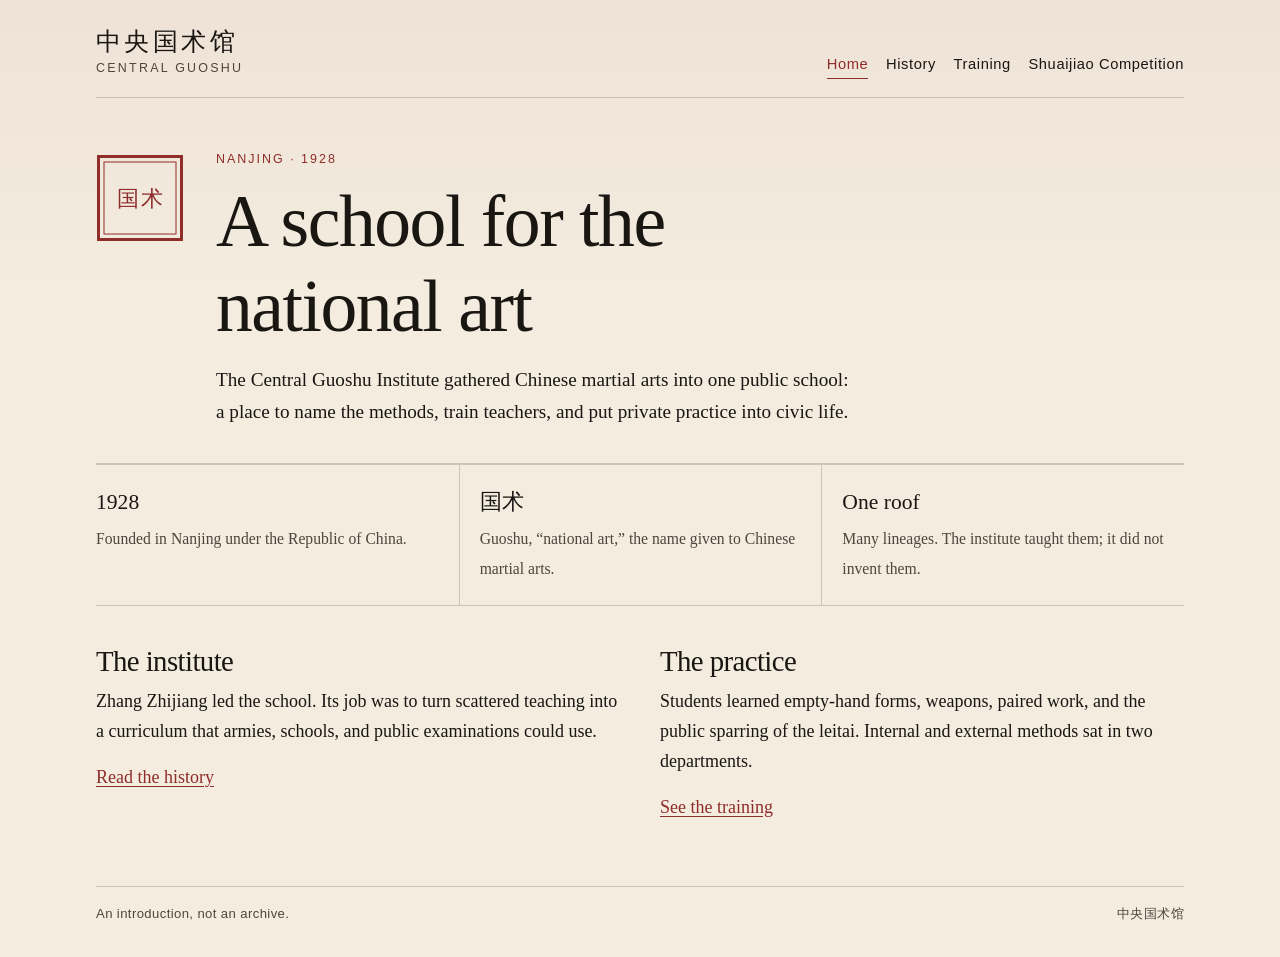
==== commit cba00d1e: "Update index.html to link the shuaijiao.html" ====
--- a/index.html
+++ b/index.html
@@ -21,6 +21,7 @@
         <a href="index.html" aria-current="page">Home</a>
         <a href="history.html">History</a>
         <a href="training.html">Training</a>
+        <a href="shuaijiao.html">Shuaijiao Competition</a>
       </nav>
     </header>
 
